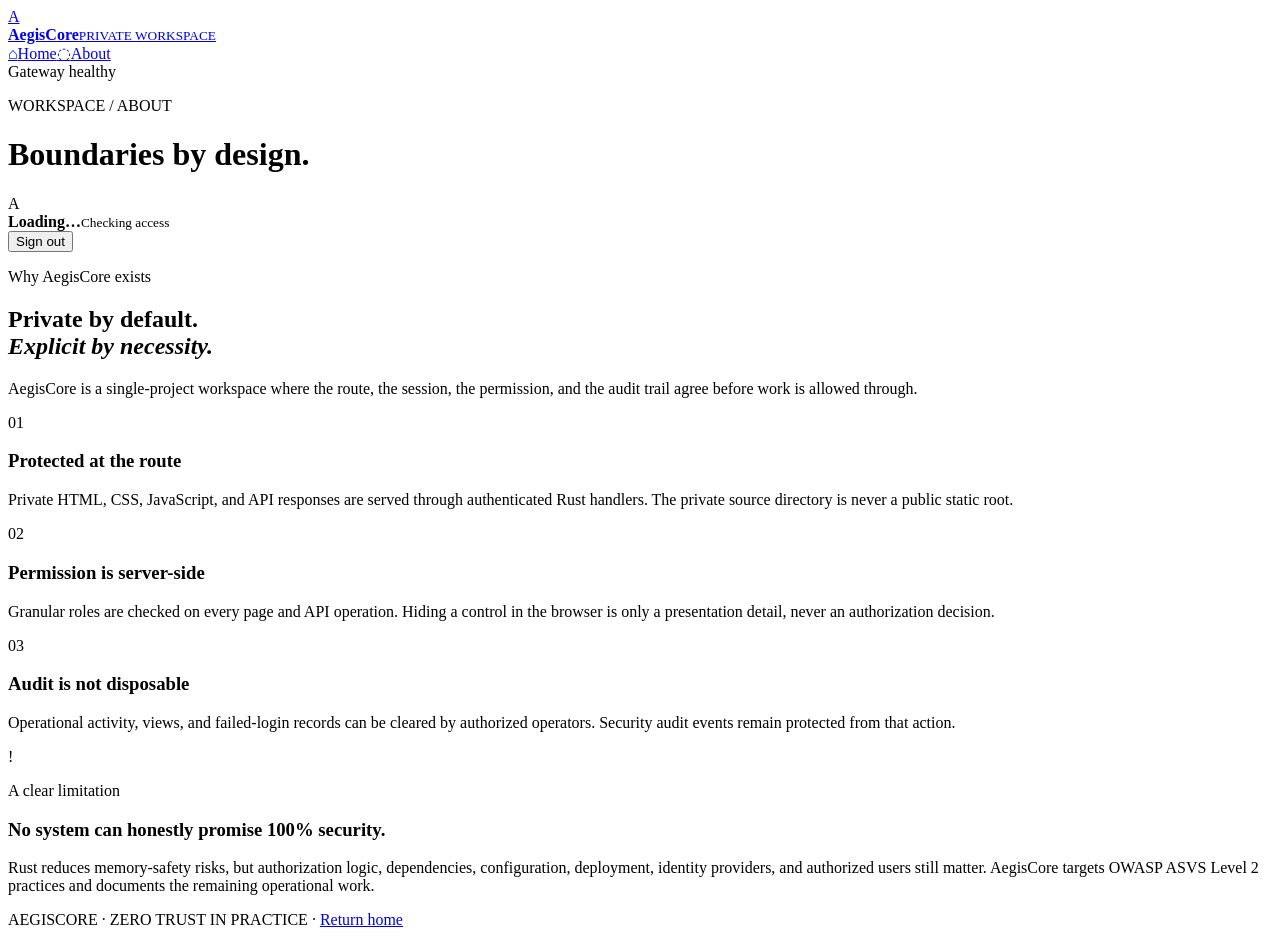
==== backend/project/about/index.html @ 7e54e73e "Build AegisCore private workspace" ====
<!doctype html><html lang="en"><head><meta charset="utf-8"><meta name="viewport" content="width=device-width, initial-scale=1"><title>About · AegisCore</title><link rel="stylesheet" href="/assets/about.css"></head><body><div class="app-shell"><aside class="sidebar"><a class="brand" href="/home"><div class="mark">A</div><div><strong>AegisCore</strong><small>PRIVATE WORKSPACE</small></div></a><nav><a href="/home"><span>⌂</span>Home</a><a class="active" href="/about"><span>◌</span>About</a><a id="admin-link" href="/admin" hidden><span>⌁</span>Admin Console</a></nav><div class="sidebar-foot"><span class="status-dot"></span>Gateway healthy</div></aside><main class="main"><header class="topbar"><div><p class="crumb">WORKSPACE / ABOUT</p><h1>Boundaries by design.</h1></div><div class="profile"><div class="avatar" id="avatar">A</div><div><strong id="user-name">Loading…</strong><small id="user-role">Checking access</small></div><button class="text-btn" id="logout">Sign out</button></div></header><section class="intro"><p class="eyebrow">Why AegisCore exists</p><h2>Private by default.<br><em>Explicit by necessity.</em></h2><p class="intro-copy">AegisCore is a single-project workspace where the route, the session, the permission, and the audit trail agree before work is allowed through.</p></section><section class="principles"><article><span>01</span><h3>Protected at the route</h3><p>Private HTML, CSS, JavaScript, and API responses are served through authenticated Rust handlers. The private source directory is never a public static root.</p></article><article><span>02</span><h3>Permission is server-side</h3><p>Granular roles are checked on every page and API operation. Hiding a control in the browser is only a presentation detail, never an authorization decision.</p></article><article><span>03</span><h3>Audit is not disposable</h3><p>Operational activity, views, and failed-login records can be cleared by authorized operators. Security audit events remain protected from that action.</p></article></section><section class="notice"><div class="notice-symbol">!</div><div><p class="eyebrow">A clear limitation</p><h3>No system can honestly promise 100% security.</h3><p>Rust reduces memory-safety risks, but authorization logic, dependencies, configuration, deployment, identity providers, and authorized users still matter. AegisCore targets OWASP ASVS Level 2 practices and documents the remaining operational work.</p></div></section><footer>AEGISCORE <span>·</span> ZERO TRUST IN PRACTICE <span>·</span> <a href="/home">Return home</a></footer></main></div><script src="/assets/about.js" defer></script></body></html>
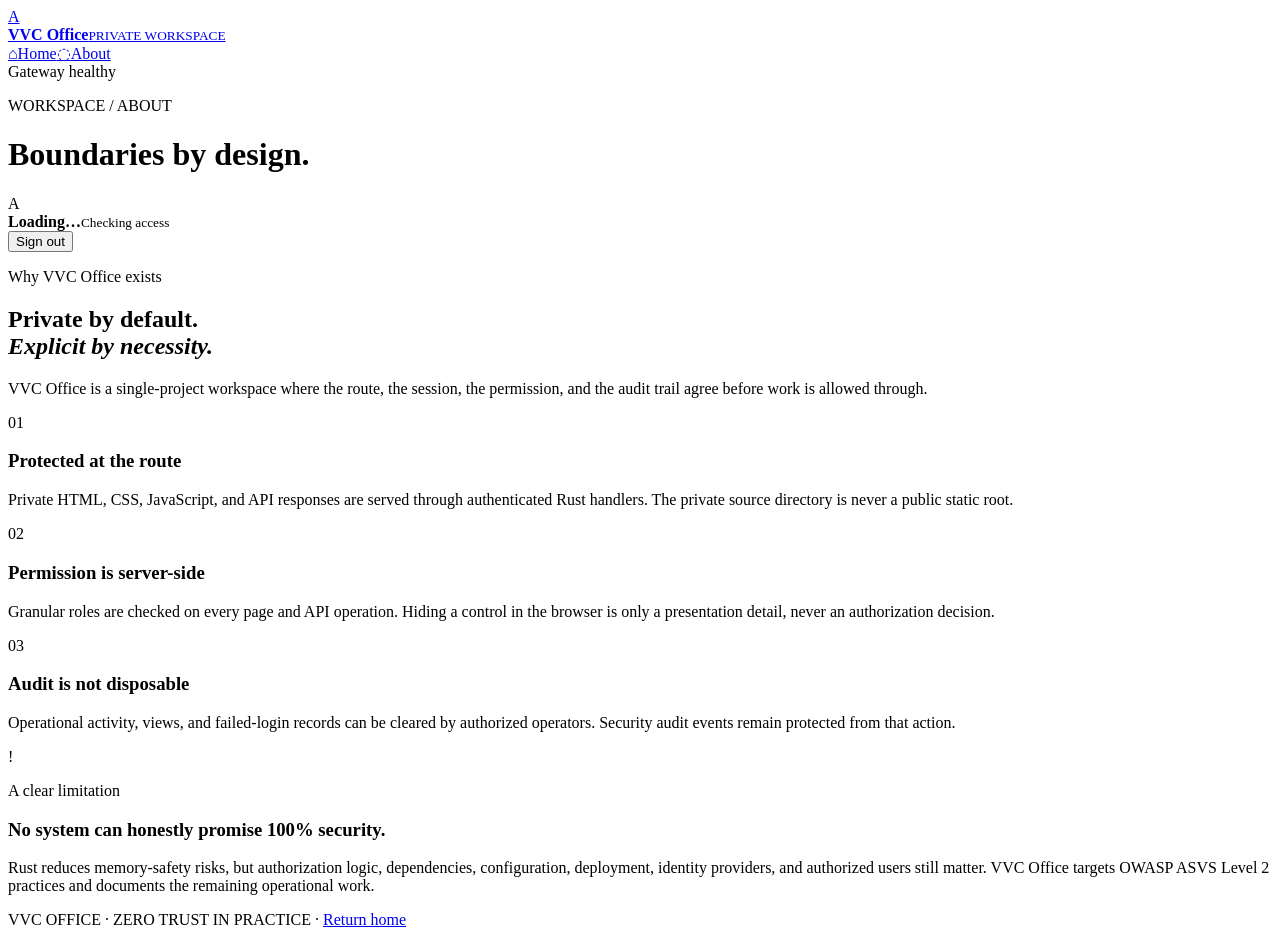
==== commit c701e31d: "Rename AegisCore branding to VVC Office" ====
--- a/backend/project/about/index.html
+++ b/backend/project/about/index.html
@@ -1 +1 @@
-<!doctype html><html lang="en"><head><meta charset="utf-8"><meta name="viewport" content="width=device-width, initial-scale=1"><title>About · AegisCore</title><link rel="stylesheet" href="/assets/about.css"></head><body><div class="app-shell"><aside class="sidebar"><a class="brand" href="/home"><div class="mark">A</div><div><strong>AegisCore</strong><small>PRIVATE WORKSPACE</small></div></a><nav><a href="/home"><span>⌂</span>Home</a><a class="active" href="/about"><span>◌</span>About</a><a id="admin-link" href="/admin" hidden><span>⌁</span>Admin Console</a></nav><div class="sidebar-foot"><span class="status-dot"></span>Gateway healthy</div></aside><main class="main"><header class="topbar"><div><p class="crumb">WORKSPACE / ABOUT</p><h1>Boundaries by design.</h1></div><div class="profile"><div class="avatar" id="avatar">A</div><div><strong id="user-name">Loading…</strong><small id="user-role">Checking access</small></div><button class="text-btn" id="logout">Sign out</button></div></header><section class="intro"><p class="eyebrow">Why AegisCore exists</p><h2>Private by default.<br><em>Explicit by necessity.</em></h2><p class="intro-copy">AegisCore is a single-project workspace where the route, the session, the permission, and the audit trail agree before work is allowed through.</p></section><section class="principles"><article><span>01</span><h3>Protected at the route</h3><p>Private HTML, CSS, JavaScript, and API responses are served through authenticated Rust handlers. The private source directory is never a public static root.</p></article><article><span>02</span><h3>Permission is server-side</h3><p>Granular roles are checked on every page and API operation. Hiding a control in the browser is only a presentation detail, never an authorization decision.</p></article><article><span>03</span><h3>Audit is not disposable</h3><p>Operational activity, views, and failed-login records can be cleared by authorized operators. Security audit events remain protected from that action.</p></article></section><section class="notice"><div class="notice-symbol">!</div><div><p class="eyebrow">A clear limitation</p><h3>No system can honestly promise 100% security.</h3><p>Rust reduces memory-safety risks, but authorization logic, dependencies, configuration, deployment, identity providers, and authorized users still matter. AegisCore targets OWASP ASVS Level 2 practices and documents the remaining operational work.</p></div></section><footer>AEGISCORE <span>·</span> ZERO TRUST IN PRACTICE <span>·</span> <a href="/home">Return home</a></footer></main></div><script src="/assets/about.js" defer></script></body></html>
+<!doctype html><html lang="en"><head><meta charset="utf-8"><meta name="viewport" content="width=device-width, initial-scale=1"><title>About · VVC Office</title><link rel="stylesheet" href="/assets/about.css"></head><body><div class="app-shell"><aside class="sidebar"><a class="brand" href="/home"><div class="mark">A</div><div><strong>VVC Office</strong><small>PRIVATE WORKSPACE</small></div></a><nav><a href="/home"><span>⌂</span>Home</a><a class="active" href="/about"><span>◌</span>About</a><a id="admin-link" href="/admin" hidden><span>⌁</span>Admin Console</a></nav><div class="sidebar-foot"><span class="status-dot"></span>Gateway healthy</div></aside><main class="main"><header class="topbar"><div><p class="crumb">WORKSPACE / ABOUT</p><h1>Boundaries by design.</h1></div><div class="profile"><div class="avatar" id="avatar">A</div><div><strong id="user-name">Loading…</strong><small id="user-role">Checking access</small></div><button class="text-btn" id="logout">Sign out</button></div></header><section class="intro"><p class="eyebrow">Why VVC Office exists</p><h2>Private by default.<br><em>Explicit by necessity.</em></h2><p class="intro-copy">VVC Office is a single-project workspace where the route, the session, the permission, and the audit trail agree before work is allowed through.</p></section><section class="principles"><article><span>01</span><h3>Protected at the route</h3><p>Private HTML, CSS, JavaScript, and API responses are served through authenticated Rust handlers. The private source directory is never a public static root.</p></article><article><span>02</span><h3>Permission is server-side</h3><p>Granular roles are checked on every page and API operation. Hiding a control in the browser is only a presentation detail, never an authorization decision.</p></article><article><span>03</span><h3>Audit is not disposable</h3><p>Operational activity, views, and failed-login records can be cleared by authorized operators. Security audit events remain protected from that action.</p></article></section><section class="notice"><div class="notice-symbol">!</div><div><p class="eyebrow">A clear limitation</p><h3>No system can honestly promise 100% security.</h3><p>Rust reduces memory-safety risks, but authorization logic, dependencies, configuration, deployment, identity providers, and authorized users still matter. VVC Office targets OWASP ASVS Level 2 practices and documents the remaining operational work.</p></div></section><footer>VVC OFFICE <span>·</span> ZERO TRUST IN PRACTICE <span>·</span> <a href="/home">Return home</a></footer></main></div><script src="/assets/about.js" defer></script></body></html>
